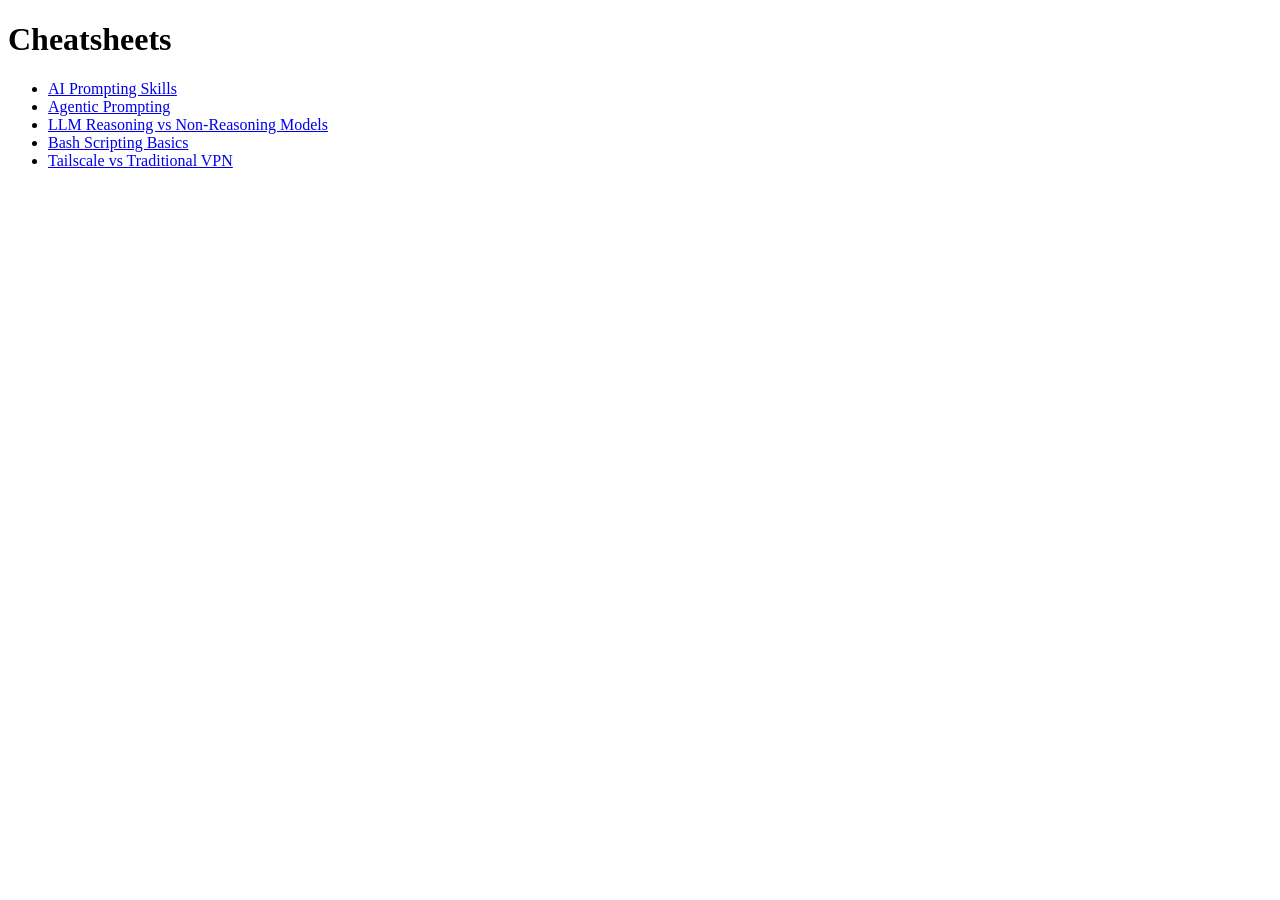
==== index.html @ f67b1517 "Extract cheatsheets from zip and set up static site structure Unpack index.html, cheatsheets/*.html," ====
<!DOCTYPE html>
<html lang="en">
<head>
  <meta charset="UTF-8">
  <meta name="viewport" content="width=device-width, initial-scale=1.0">
  <title>Cheatsheets</title>
</head>
<body>
  <h1>Cheatsheets</h1>
  <ul>
    <li><a href="cheatsheets/prompting.html">AI Prompting Skills</a></li>
    <li><a href="cheatsheets/agentic-prompting.html">Agentic Prompting</a></li>
    <li><a href="cheatsheets/llm-reasoning.html">LLM Reasoning vs Non-Reasoning Models</a></li>
    <li><a href="cheatsheets/bash.html">Bash Scripting Basics</a></li>
    <li><a href="cheatsheets/tailscale-vpn.html">Tailscale vs Traditional VPN</a></li>
  </ul>
</body>
</html>
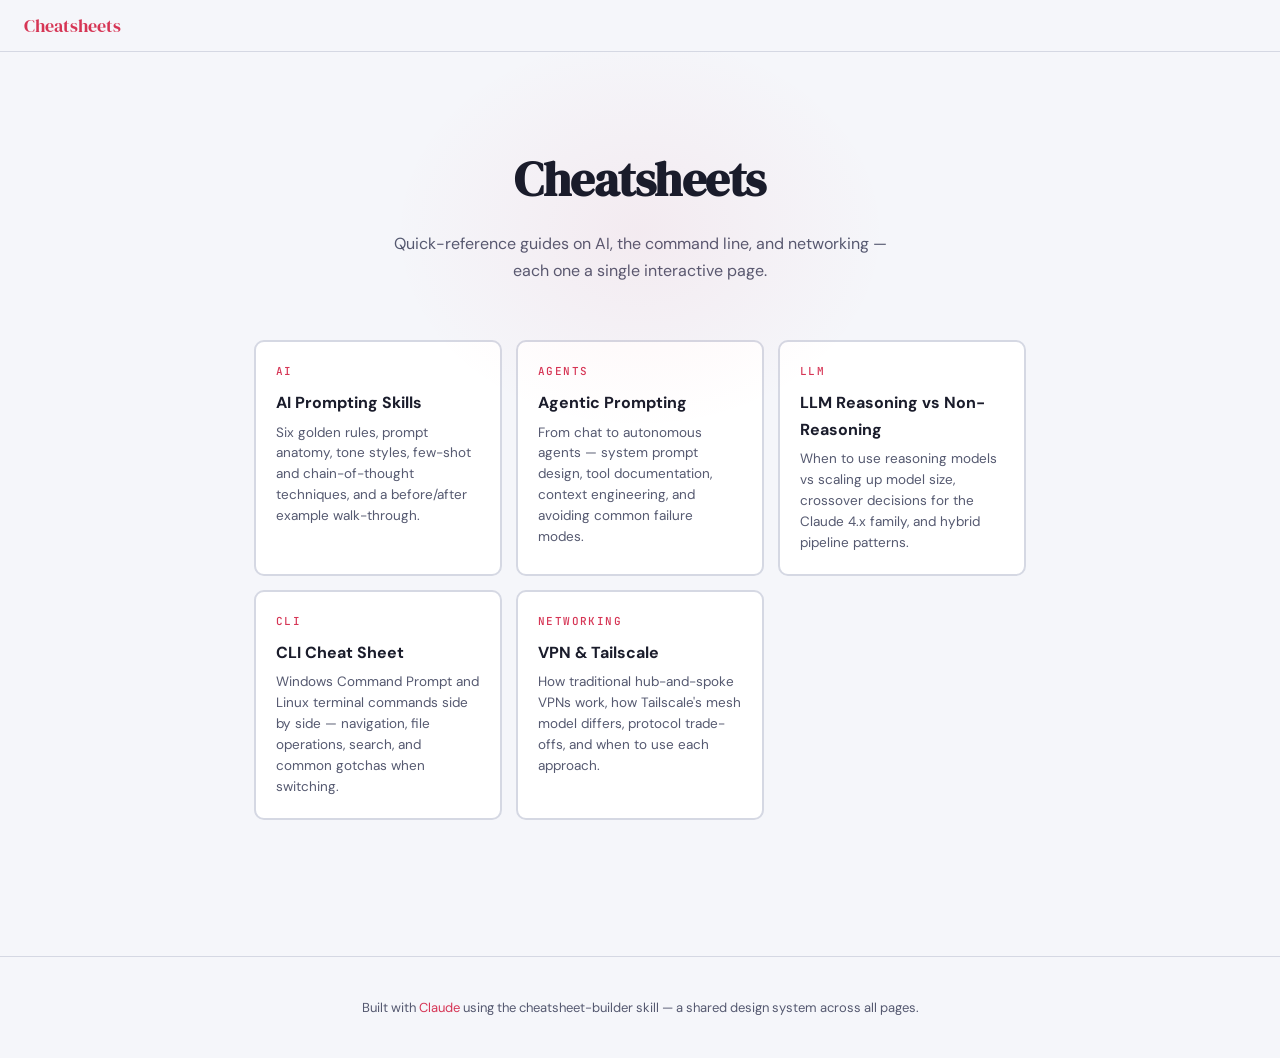
==== commit 1c1d961d: "Style index.html using the shared cheatsheet design system Replaces the bare <ul> list with a card-g" ====
--- a/index.html
+++ b/index.html
@@ -4,15 +4,101 @@
   <meta charset="UTF-8">
   <meta name="viewport" content="width=device-width, initial-scale=1.0">
   <title>Cheatsheets</title>
+  <link rel="icon" type="image/svg+xml" href="data:image/svg+xml,%3Csvg xmlns='http://www.w3.org/2000/svg' viewBox='0 0 32 32'%3E%3Crect width='32' height='32' rx='7' fill='%23d63555'/%3E%3Cpath d='M8 8l10 8-10 8' stroke='white' stroke-width='3.5' stroke-linecap='round' stroke-linejoin='round' fill='none'/%3E%3Cline x1='20' y1='24' x2='26' y2='24' stroke='white' stroke-width='3.5' stroke-linecap='round'/%3E%3C/svg%3E">
+  <link href="https://fonts.googleapis.com/css2?family=DM+Serif+Display&family=DM+Sans:ital,wght@0,400;0,500;0,700;1,400&family=JetBrains+Mono:wght@400;500&display=swap" rel="stylesheet">
+  <link rel="stylesheet" href="cheatsheets/cheatsheet.css">
+  <style>
+    a.sheet-card {
+      text-decoration: none;
+      color: inherit;
+      display: block;
+    }
+    a.sheet-card .card {
+      height: 100%;
+      cursor: pointer;
+    }
+    .card .tag {
+      font-family: var(--font-mono);
+      font-size: 11px;
+      font-weight: 500;
+      text-transform: uppercase;
+      letter-spacing: 1.4px;
+      color: var(--accent);
+      margin-bottom: 10px;
+    }
+    .card h3 {
+      margin: 0 0 6px;
+      font-size: 16px;
+    }
+    .card p {
+      font-size: 13.5px;
+      color: var(--text-dim);
+      line-height: 1.55;
+    }
+  </style>
 </head>
 <body>
-  <h1>Cheatsheets</h1>
-  <ul>
-    <li><a href="cheatsheets/prompting.html">AI Prompting Skills</a></li>
-    <li><a href="cheatsheets/agentic-prompting.html">Agentic Prompting</a></li>
-    <li><a href="cheatsheets/llm-reasoning.html">LLM Reasoning vs Non-Reasoning Models</a></li>
-    <li><a href="cheatsheets/bash.html">Bash Scripting Basics</a></li>
-    <li><a href="cheatsheets/tailscale-vpn.html">Tailscale vs Traditional VPN</a></li>
-  </ul>
+
+<nav>
+  <span class="logo">Cheatsheets</span>
+</nav>
+
+<div class="container">
+
+  <div class="hero">
+    <h1>Cheatsheets</h1>
+    <p>Quick-reference guides on AI, the command line, and networking — each one a single interactive page.</p>
+  </div>
+
+  <div class="card-grid">
+
+    <a href="cheatsheets/prompting.html" class="sheet-card">
+      <div class="card">
+        <div class="tag">AI</div>
+        <h3>AI Prompting Skills</h3>
+        <p>Six golden rules, prompt anatomy, tone styles, few-shot and chain-of-thought techniques, and a before/after example walk-through.</p>
+      </div>
+    </a>
+
+    <a href="cheatsheets/agentic-prompting.html" class="sheet-card">
+      <div class="card">
+        <div class="tag">Agents</div>
+        <h3>Agentic Prompting</h3>
+        <p>From chat to autonomous agents — system prompt design, tool documentation, context engineering, and avoiding common failure modes.</p>
+      </div>
+    </a>
+
+    <a href="cheatsheets/llm-reasoning.html" class="sheet-card">
+      <div class="card">
+        <div class="tag">LLM</div>
+        <h3>LLM Reasoning vs Non-Reasoning</h3>
+        <p>When to use reasoning models vs scaling up model size, crossover decisions for the Claude 4.x family, and hybrid pipeline patterns.</p>
+      </div>
+    </a>
+
+    <a href="cheatsheets/bash.html" class="sheet-card">
+      <div class="card">
+        <div class="tag">CLI</div>
+        <h3>CLI Cheat Sheet</h3>
+        <p>Windows Command Prompt and Linux terminal commands side by side — navigation, file operations, search, and common gotchas when switching.</p>
+      </div>
+    </a>
+
+    <a href="cheatsheets/tailscale-vpn.html" class="sheet-card">
+      <div class="card">
+        <div class="tag">Networking</div>
+        <h3>VPN &amp; Tailscale</h3>
+        <p>How traditional hub-and-spoke VPNs work, how Tailscale's mesh model differs, protocol trade-offs, and when to use each approach.</p>
+      </div>
+    </a>
+
+  </div>
+
+</div>
+
+<footer>
+  Built with <a href="https://claude.ai">Claude</a> using the cheatsheet-builder skill &mdash; a shared design system across all pages.
+</footer>
+
 </body>
 </html>
--- a/cheatsheets/cheatsheet.css
+++ b/cheatsheets/cheatsheet.css
@@ -0,0 +1,388 @@
+/* ============================================================
+   DESIGN SYSTEM — Cheatsheet Global Stylesheet
+   Light + automatic dark mode via prefers-color-scheme
+   Fonts: DM Serif Display · DM Sans · JetBrains Mono
+   ============================================================ */
+
+/* ── TOKENS ────────────────────────────────────────────────── */
+:root {
+  --bg:       #f5f6fa;
+  --surface:  #ffffff;
+  --surface2: #eef0f6;
+  --border:   #d5d8e3;
+  --text:       #2e3248;
+  --text-bright:#1a1c2b;
+  --text-dim:   #555970;
+  --accent:      #d63555;
+  --accent-glow: rgba(214,53,85,0.08);
+  --teal:        #0e8a72;
+  --teal-glow:   rgba(14,138,114,0.07);
+  --blue:        #3a6ae8;
+  --blue-glow:   rgba(58,106,232,0.07);
+  --gold:        #c48800;
+  --gold-glow:   rgba(196,136,0,0.07);
+  --radius:       10px;
+  --font-display: 'DM Serif Display', Georgia, serif;
+  --font-body:    'DM Sans', sans-serif;
+  --font-mono:    'JetBrains Mono', monospace;
+}
+
+@media (prefers-color-scheme: dark) {
+  :root {
+    --bg:       #111218;
+    --surface:  #1a1b26;
+    --surface2: #222433;
+    --border:   #33364a;
+    --text:       #c4c7d8;
+    --text-bright:#eceef6;
+    --text-dim:   #8b8faa;
+    --accent:      #f0506a;
+    --accent-glow: rgba(240,80,106,0.14);
+    --teal:        #2ec4a2;
+    --teal-glow:   rgba(46,196,162,0.1);
+    --blue:        #6b9aff;
+    --blue-glow:   rgba(107,154,255,0.1);
+    --gold:        #f5b731;
+    --gold-glow:   rgba(245,183,49,0.1);
+  }
+  nav    { background: rgba(17,18,24,0.88); }
+  thead  { background: var(--surface2); }
+  code   { color: var(--teal); }
+}
+
+*, *::before, *::after { margin: 0; padding: 0; box-sizing: border-box; }
+html, body { overflow-x: hidden; width: 100%; }
+
+body {
+  background: var(--bg);
+  color: var(--text);
+  font-family: var(--font-body);
+  font-size: 15px;
+  line-height: 1.65;
+  -webkit-text-size-adjust: 100%;
+  padding-top: 52px;
+}
+
+nav {
+  position: fixed;
+  top: 0; left: 0; right: 0;
+  z-index: 100;
+  height: 52px;
+  background: rgba(245,246,250,0.88);
+  backdrop-filter: blur(16px);
+  border-bottom: 1px solid var(--border);
+  padding: 0 24px;
+  display: flex;
+  align-items: center;
+  gap: 8px;
+  overflow-x: auto;
+  scrollbar-width: none;
+}
+nav::-webkit-scrollbar { display: none; }
+
+.logo {
+  font-family: var(--font-display);
+  font-size: 18px;
+  color: var(--accent);
+  white-space: nowrap;
+  margin-right: 12px;
+  flex-shrink: 0;
+}
+
+.nav-btn {
+  font-family: var(--font-body);
+  font-size: 13px;
+  font-weight: 500;
+  padding: 6px 12px;
+  border-radius: 6px;
+  border: none;
+  background: none;
+  color: var(--text-dim);
+  cursor: pointer;
+  white-space: nowrap;
+  flex-shrink: 0;
+  transition: color 0.2s, background 0.2s;
+}
+.nav-btn:hover,
+.nav-btn.active {
+  color: var(--text-bright);
+  background: var(--surface2);
+}
+
+.container {
+  max-width: min(820px, 100%);
+  margin: 0 auto;
+  padding: 40px 24px 80px;
+}
+
+.hero {
+  text-align: center;
+  padding: 48px 0 40px;
+  position: relative;
+}
+.hero::before {
+  content: '';
+  position: absolute;
+  top: -60px; left: 50%;
+  transform: translateX(-50%);
+  width: min(500px, 100vw);
+  height: 400px;
+  background: radial-gradient(ellipse, rgba(214,53,85,0.06) 0%, transparent 70%);
+  pointer-events: none;
+}
+.hero h1 {
+  font-family: var(--font-display);
+  font-size: clamp(32px, 6vw, 48px);
+  color: var(--text-bright);
+  letter-spacing: -0.5px;
+  margin-bottom: 12px;
+  position: relative;
+}
+.hero p {
+  color: var(--text-dim);
+  font-size: 16px;
+  max-width: 520px;
+  margin: 0 auto;
+}
+
+section {
+  margin-top: 48px;
+  scroll-margin-top: 68px;
+}
+
+.section-label {
+  display: inline-flex;
+  align-items: center;
+  gap: 8px;
+  font-size: 11px;
+  font-weight: 700;
+  text-transform: uppercase;
+  letter-spacing: 1.8px;
+  color: var(--accent);
+  margin-bottom: 8px;
+}
+.section-label::before {
+  content: '';
+  width: 18px; height: 2px;
+  background: var(--accent);
+  border-radius: 1px;
+}
+
+h2 {
+  font-family: var(--font-display);
+  font-size: 28px;
+  color: var(--text-bright);
+  margin-bottom: 16px;
+}
+
+h3 {
+  font-weight: 700;
+  font-size: 16px;
+  color: var(--text-bright);
+  margin: 24px 0 10px;
+}
+
+p + p { margin-top: 10px; }
+
+.card-grid {
+  display: grid;
+  grid-template-columns: repeat(auto-fill, minmax(240px, 1fr));
+  gap: 14px;
+  margin-top: 16px;
+}
+
+.card {
+  background: var(--surface);
+  border: 2px solid var(--border);
+  border-radius: var(--radius);
+  padding: 20px;
+  transition: border-color 0.3s, box-shadow 0.3s, transform 0.2s;
+}
+@media (hover: hover) {
+  .card:hover {
+    border-color: var(--accent);
+    box-shadow: 0 0 0 3px var(--accent-glow);
+    transform: translateY(-2px);
+  }
+}
+@media (hover: none) {
+  .card.in-view {
+    border-color: var(--accent);
+    box-shadow: 0 0 0 3px var(--accent-glow);
+  }
+}
+
+.card .num {
+  font-family: var(--font-display);
+  font-size: 28px;
+  color: var(--accent);
+  line-height: 1;
+  margin-bottom: 8px;
+}
+.card strong { color: var(--text-bright); display: block; margin-bottom: 4px; }
+.card span   { font-size: 13.5px; color: var(--text-dim); }
+
+.table-wrap {
+  margin-top: 16px;
+  border-radius: var(--radius);
+  border: 1px solid var(--border);
+  max-width: 100%;
+}
+table {
+  width: 100%;
+  border-collapse: collapse;
+  font-size: 14px;
+  table-layout: fixed;
+  word-wrap: break-word;
+}
+thead { background: var(--surface2); }
+th {
+  text-align: left;
+  padding: 12px 16px;
+  font-size: 12px;
+  font-weight: 700;
+  text-transform: uppercase;
+  letter-spacing: 1px;
+  color: var(--text-bright);
+  border-bottom: 1px solid var(--border);
+}
+td {
+  padding: 11px 16px;
+  border-bottom: 1px solid var(--border);
+  vertical-align: top;
+}
+tr:last-child td { border-bottom: none; }
+tr:nth-child(even) { background: color-mix(in srgb, var(--surface2) 40%, transparent); }
+
+code, .code-block {
+  font-family: var(--font-mono);
+  font-size: 13px;
+  background: var(--surface2);
+  border-radius: 5px;
+}
+code {
+  padding: 2px 7px;
+  color: var(--teal);
+}
+.code-block {
+  display: block;
+  padding: 14px 18px;
+  margin: 10px 0;
+  color: var(--text);
+  border: 1px solid var(--border);
+  white-space: pre-wrap;
+  word-break: break-word;
+  overflow-x: auto;
+  line-height: 1.55;
+}
+
+.tip {
+  border-left: 3px solid var(--teal);
+  background: var(--teal-glow);
+  border-radius: var(--radius);
+  padding: 16px 20px;
+  margin: 16px 0;
+}
+.tip.blue { border-color: var(--blue); background: var(--blue-glow); }
+.tip.gold { border-color: var(--gold); background: var(--gold-glow); }
+.tip.red  { border-color: var(--accent); background: var(--accent-glow); }
+
+.tip-label {
+  font-size: 11px;
+  font-weight: 700;
+  text-transform: uppercase;
+  letter-spacing: 1.2px;
+  margin-bottom: 6px;
+}
+.tip      .tip-label { color: var(--teal); }
+.tip.blue .tip-label { color: var(--blue); }
+.tip.gold .tip-label { color: var(--gold); }
+.tip.red  .tip-label { color: var(--accent); }
+
+ul.styled { list-style: none; margin: 10px 0; }
+ul.styled li {
+  position: relative;
+  padding-left: 20px;
+  margin-bottom: 6px;
+}
+ul.styled li::before {
+  content: '›';
+  position: absolute;
+  left: 4px;
+  color: var(--accent);
+  font-weight: 700;
+  font-size: 16px;
+  line-height: 1.5;
+}
+
+.ba-grid {
+  display: grid;
+  grid-template-columns: 1fr 1fr;
+  gap: 14px;
+  margin-top: 16px;
+}
+.ba-box {
+  background: var(--surface);
+  border: 1px solid var(--border);
+  border-radius: var(--radius);
+  padding: 20px;
+}
+.ba-box.after { border-color: var(--teal); }
+.ba-tag {
+  font-size: 11px;
+  font-weight: 700;
+  text-transform: uppercase;
+  letter-spacing: 1.4px;
+  margin-bottom: 10px;
+}
+.ba-box:not(.after) .ba-tag { color: var(--text-dim); }
+.ba-box.after       .ba-tag { color: var(--teal); }
+.ba-box blockquote {
+  font-style: italic;
+  color: var(--text-dim);
+  font-size: 13.5px;
+  line-height: 1.6;
+}
+.ba-box.after blockquote { color: var(--text); }
+
+.tabs { display: flex; gap: 4px; margin: 16px 0 0; flex-wrap: wrap; }
+.tab-btn {
+  font-family: var(--font-body);
+  font-size: 13px;
+  font-weight: 600;
+  padding: 8px 16px;
+  background: var(--surface);
+  border: 1px solid var(--border);
+  border-radius: 8px;
+  color: var(--text-dim);
+  cursor: pointer;
+  transition: all 0.2s;
+}
+.tab-btn:hover { color: var(--text-bright); border-color: var(--text-dim); }
+.tab-btn.active { color: var(--accent); border-color: var(--accent); background: var(--accent-glow); }
+.tab-panel { display: none; margin-top: 14px; }
+.tab-panel.active { display: block; }
+
+footer {
+  text-align: center;
+  padding: 40px 24px;
+  color: var(--text-dim);
+  font-size: 13px;
+  border-top: 1px solid var(--border);
+  margin-top: 56px;
+  word-break: break-word;
+}
+footer a { color: var(--accent); text-decoration: none; }
+
+@media (max-width: 600px) {
+  .ba-grid, .card-grid { grid-template-columns: 1fr; }
+  .container  { padding: 24px 16px 60px; }
+  nav         { padding: 0 12px; gap: 4px; }
+  .hero       { padding: 32px 0 28px; }
+  .hero h1    { font-size: 28px; }
+  h2          { font-size: 22px; }
+  table       { font-size: 13px; }
+  th, td      { padding: 9px 10px; }
+  .code-block { font-size: 12px; padding: 12px 14px; }
+  .tab-btn    { font-size: 12px; padding: 6px 12px; }
+}
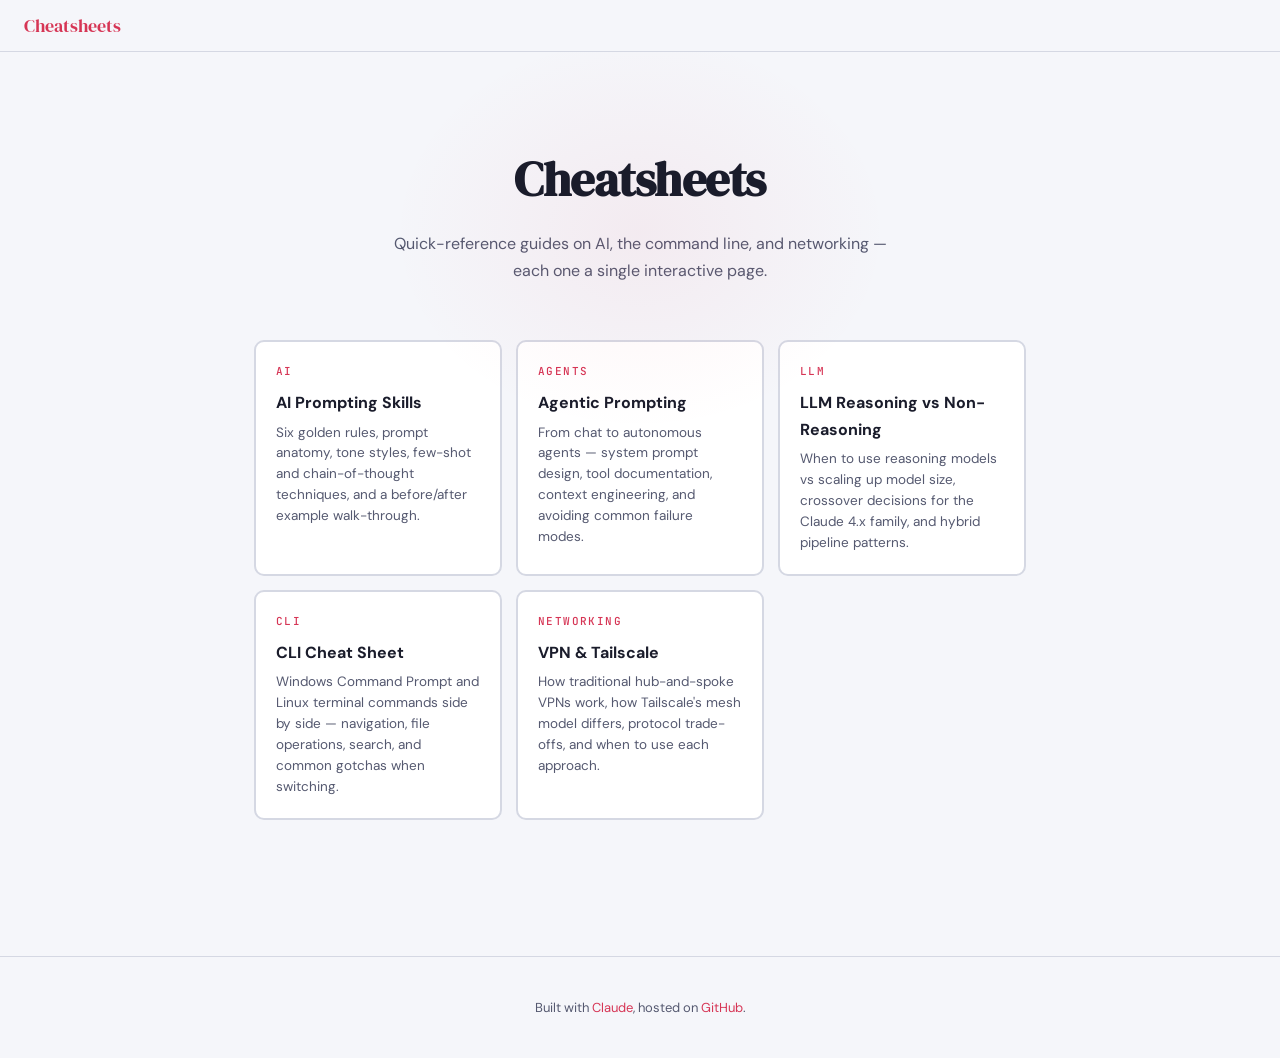
==== commit dc397906: "Update footer tagline to link GitHub Replace tagline mentioning cheatsheet-builder skill with simple" ====
--- a/index.html
+++ b/index.html
@@ -97,7 +97,7 @@
 </div>
 
 <footer>
-  Built with <a href="https://claude.ai">Claude</a> using the cheatsheet-builder skill &mdash; a shared design system across all pages.
+  Built with <a href="https://claude.ai">Claude</a>, hosted on <a href="https://github.com/quickglobe/cheat-sheets">GitHub</a>.
 </footer>
 
 </body>
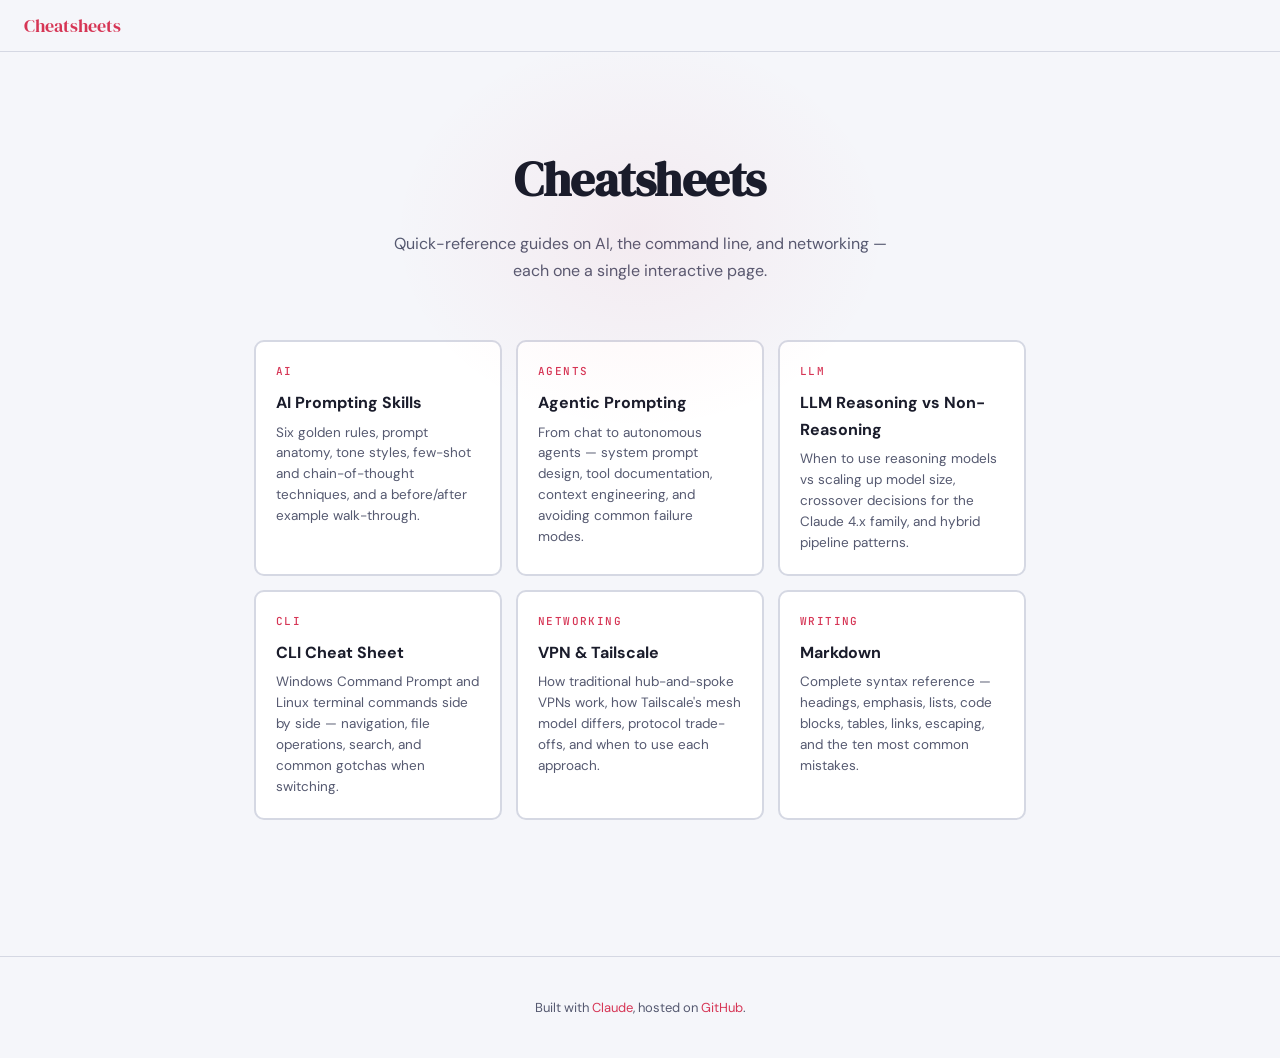
==== commit aadc0418: "Add comprehensive Markdown cheatsheet 11-section reference covering headings, paragraphs & line brea" ====
--- a/index.html
+++ b/index.html
@@ -92,6 +92,14 @@
       </div>
     </a>
 
+    <a href="cheatsheets/markdown.html" class="sheet-card">
+      <div class="card">
+        <div class="tag">Writing</div>
+        <h3>Markdown</h3>
+        <p>Complete syntax reference — headings, emphasis, lists, code blocks, tables, links, escaping, and the ten most common mistakes.</p>
+      </div>
+    </a>
+
   </div>
 
 </div>
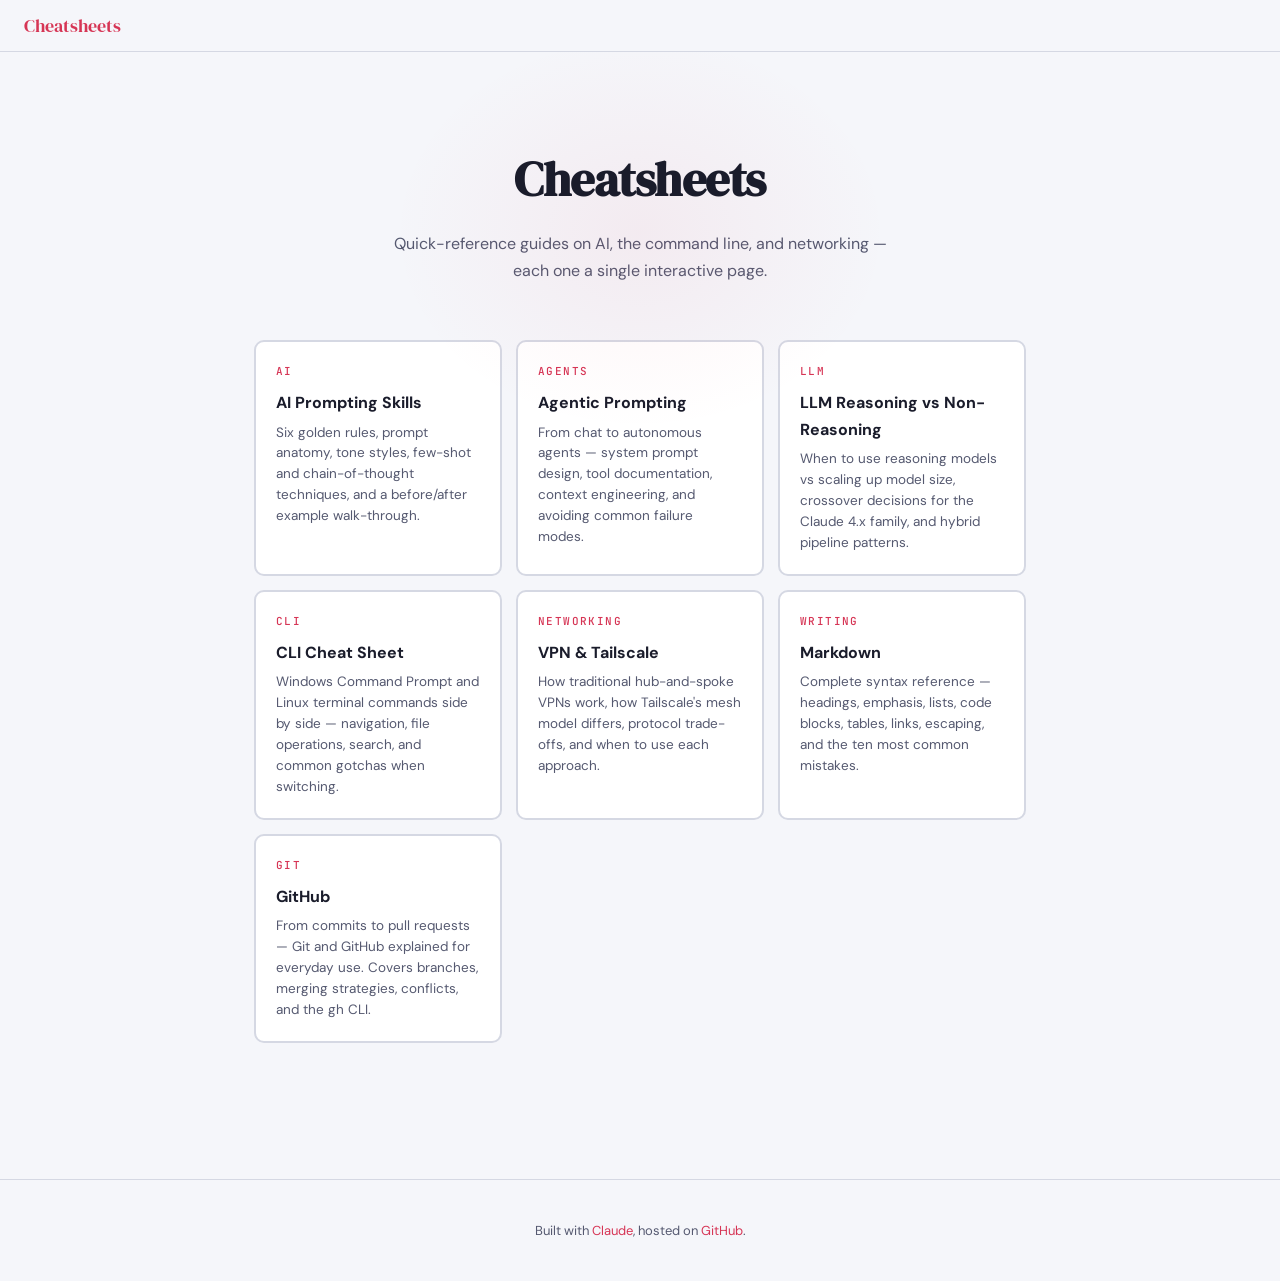
==== commit ff445e3b: "Add GitHub cheatsheet covering Git fundamentals to gh CLI Eight sections: the Git/GitHub mental mode" ====
--- a/index.html
+++ b/index.html
@@ -100,6 +100,14 @@
       </div>
     </a>
 
+    <a href="cheatsheets/github.html" class="sheet-card">
+      <div class="card">
+        <div class="tag">Git</div>
+        <h3>GitHub</h3>
+        <p>From commits to pull requests — Git and GitHub explained for everyday use. Covers branches, merging strategies, conflicts, and the gh CLI.</p>
+      </div>
+    </a>
+
   </div>
 
 </div>
--- a/cheatsheets/cheatsheet.css
+++ b/cheatsheets/cheatsheet.css
@@ -87,7 +87,12 @@
   white-space: nowrap;
   margin-right: 12px;
   flex-shrink: 0;
-}
+  text-decoration: none;
+}
+
+.cmd-compare th:nth-child(1) { width: 24%; }
+.cmd-compare th:nth-child(2) { width: 28%; }
+.cmd-compare th:nth-child(3) { width: 28%; }
 
 .nav-btn {
   font-family: var(--font-body);
